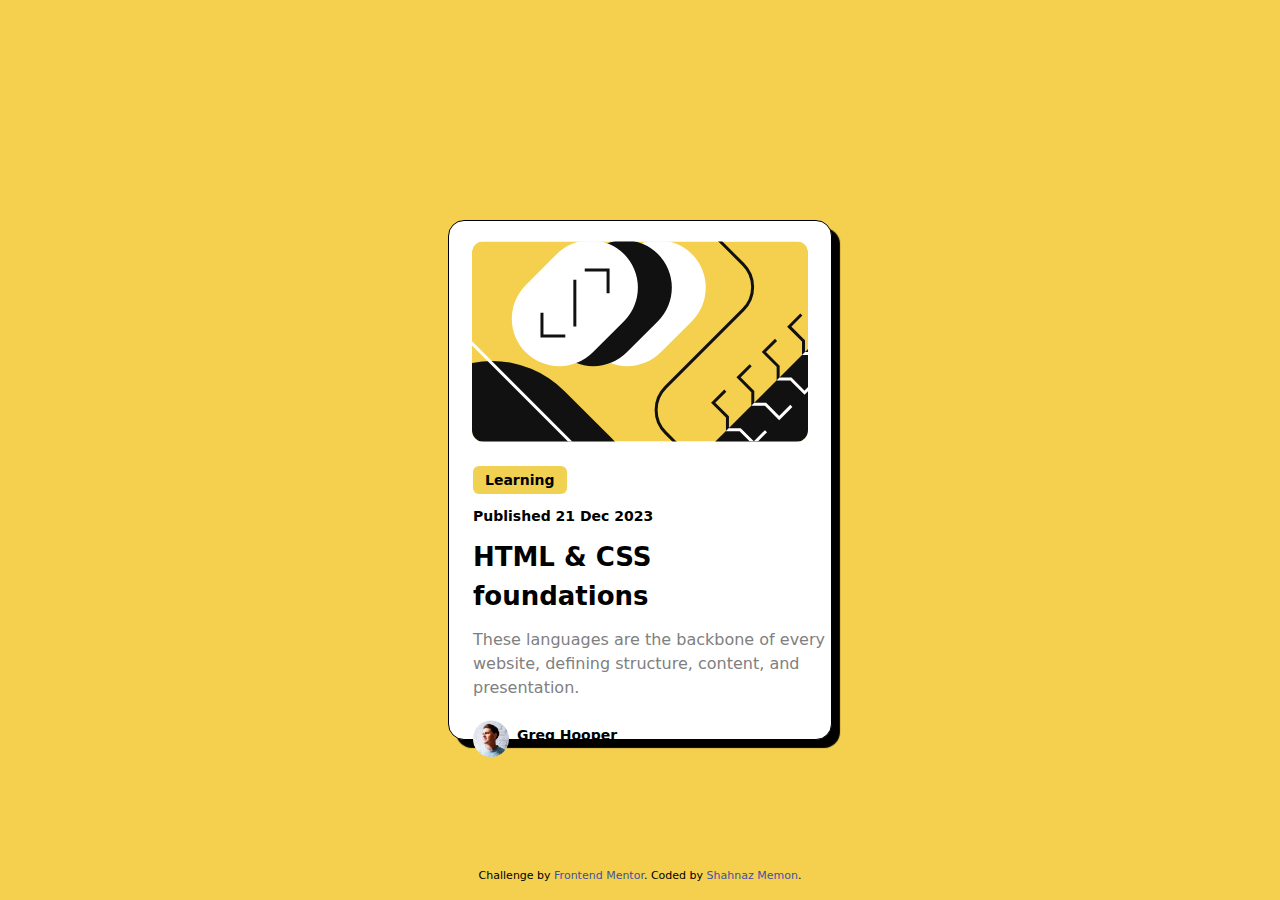
==== index.html @ fa7ecaaa "Add files via upload" ====
<!DOCTYPE html>
<html lang="en">
<head>
    <meta charset="UTF-8">
    <meta name="viewport" content="width=device-width, initial-scale=1.0"> 
    <link rel="icon" type="image/png" sizes="32x32" href="./assets/images/favicon-32x32.png">
    <title>Frontend Mentor | Blog preview card</title>
    <link rel="stylesheet" href="css/main.css">
    <style>
    .attribution { font-size: 11px; text-align: center; }
    .attribution a { color: hsl(228, 45%, 44%); }
    </style> 
</head>
<body class="bg-[#f5d04e]">
    <div class="w-96 h-[520px] bg-white flex mt-[220px] mx-auto rounded-2xl border-[1.7px] mb-32 border-black flex-col" style="box-shadow: 8px 8px 1px;">
        <div class="mx-auto mt-5 rounded-lg"><img src="assets/images/illustration-article.svg" alt="" class="rounded-xl"></div>
        <div> <button class="px-3 rounded-md mt-6 ml-6 text-sm py-1 font-extrabold bg-[#f1d152]">Learning</button> </div>
        <div class="ml-6 mt-3 font-semibold text-sm"> Published 21 Dec 2023 </div>
        <div class="ml-6 mt-3 font-bold text-[26px] hover:text-[#f1d152] hover:cursor-pointer"> HTML & CSS foundations</div>
        <div class="ml-6 mt-3 text-[#808080]"> These languages are the backbone of every website, defining structure, content, and presentation.
        </div>
        <div class="flex  mt-5 ">
            <img src="assets/images/image-avatar.webp" alt="" class="ml-6 w-9">
            <div class="ml-2 mt-[5px] text-sm font-extrabold">Greg Hooper</div>
        </div>
    </div>


<div class="attribution">
    Challenge by <a href="https://www.frontendmentor.io?ref=challenge" target="_blank">Frontend Mentor</a>. 
    Coded by <a href="#">Shahnaz Memon</a>.
</div>
</body>
</html>
---- css/main.css ----
/*
! tailwindcss v3.3.3 | MIT License | https://tailwindcss.com
*/

/*
1. Prevent padding and border from affecting element width. (https://github.com/mozdevs/cssremedy/issues/4)
2. Allow adding a border to an element by just adding a border-width. (https://github.com/tailwindcss/tailwindcss/pull/116)
*/

*,
::before,
::after {
  box-sizing: border-box;
  /* 1 */
  border-width: 0;
  /* 2 */
  border-style: solid;
  /* 2 */
  border-color: #e5e7eb;
  /* 2 */
}

::before,
::after {
  --tw-content: '';
}

/*
1. Use a consistent sensible line-height in all browsers.
2. Prevent adjustments of font size after orientation changes in iOS.
3. Use a more readable tab size.
4. Use the user's configured `sans` font-family by default.
5. Use the user's configured `sans` font-feature-settings by default.
6. Use the user's configured `sans` font-variation-settings by default.
*/

html {
  line-height: 1.5;
  /* 1 */
  -webkit-text-size-adjust: 100%;
  /* 2 */
  -moz-tab-size: 4;
  /* 3 */
  -o-tab-size: 4;
     tab-size: 4;
  /* 3 */
  font-family: ui-sans-serif, system-ui, -apple-system, BlinkMacSystemFont, "Segoe UI", Roboto, "Helvetica Neue", Arial, "Noto Sans", sans-serif, "Apple Color Emoji", "Segoe UI Emoji", "Segoe UI Symbol", "Noto Color Emoji";
  /* 4 */
  font-feature-settings: normal;
  /* 5 */
  font-variation-settings: normal;
  /* 6 */
}

/*
1. Remove the margin in all browsers.
2. Inherit line-height from `html` so users can set them as a class directly on the `html` element.
*/

body {
  margin: 0;
  /* 1 */
  line-height: inherit;
  /* 2 */
}

/*
1. Add the correct height in Firefox.
2. Correct the inheritance of border color in Firefox. (https://bugzilla.mozilla.org/show_bug.cgi?id=190655)
3. Ensure horizontal rules are visible by default.
*/

hr {
  height: 0;
  /* 1 */
  color: inherit;
  /* 2 */
  border-top-width: 1px;
  /* 3 */
}

/*
Add the correct text decoration in Chrome, Edge, and Safari.
*/

abbr:where([title]) {
  -webkit-text-decoration: underline dotted;
          text-decoration: underline dotted;
}

/*
Remove the default font size and weight for headings.
*/

h1,
h2,
h3,
h4,
h5,
h6 {
  font-size: inherit;
  font-weight: inherit;
}

/*
Reset links to optimize for opt-in styling instead of opt-out.
*/

a {
  color: inherit;
  text-decoration: inherit;
}

/*
Add the correct font weight in Edge and Safari.
*/

b,
strong {
  font-weight: bolder;
}

/*
1. Use the user's configured `mono` font family by default.
2. Correct the odd `em` font sizing in all browsers.
*/

code,
kbd,
samp,
pre {
  font-family: ui-monospace, SFMono-Regular, Menlo, Monaco, Consolas, "Liberation Mono", "Courier New", monospace;
  /* 1 */
  font-size: 1em;
  /* 2 */
}

/*
Add the correct font size in all browsers.
*/

small {
  font-size: 80%;
}

/*
Prevent `sub` and `sup` elements from affecting the line height in all browsers.
*/

sub,
sup {
  font-size: 75%;
  line-height: 0;
  position: relative;
  vertical-align: baseline;
}

sub {
  bottom: -0.25em;
}

sup {
  top: -0.5em;
}

/*
1. Remove text indentation from table contents in Chrome and Safari. (https://bugs.chromium.org/p/chromium/issues/detail?id=999088, https://bugs.webkit.org/show_bug.cgi?id=201297)
2. Correct table border color inheritance in all Chrome and Safari. (https://bugs.chromium.org/p/chromium/issues/detail?id=935729, https://bugs.webkit.org/show_bug.cgi?id=195016)
3. Remove gaps between table borders by default.
*/

table {
  text-indent: 0;
  /* 1 */
  border-color: inherit;
  /* 2 */
  border-collapse: collapse;
  /* 3 */
}

/*
1. Change the font styles in all browsers.
2. Remove the margin in Firefox and Safari.
3. Remove default padding in all browsers.
*/

button,
input,
optgroup,
select,
textarea {
  font-family: inherit;
  /* 1 */
  font-feature-settings: inherit;
  /* 1 */
  font-variation-settings: inherit;
  /* 1 */
  font-size: 100%;
  /* 1 */
  font-weight: inherit;
  /* 1 */
  line-height: inherit;
  /* 1 */
  color: inherit;
  /* 1 */
  margin: 0;
  /* 2 */
  padding: 0;
  /* 3 */
}

/*
Remove the inheritance of text transform in Edge and Firefox.
*/

button,
select {
  text-transform: none;
}

/*
1. Correct the inability to style clickable types in iOS and Safari.
2. Remove default button styles.
*/

button,
[type='button'],
[type='reset'],
[type='submit'] {
  -webkit-appearance: button;
  /* 1 */
  background-color: transparent;
  /* 2 */
  background-image: none;
  /* 2 */
}

/*
Use the modern Firefox focus style for all focusable elements.
*/

:-moz-focusring {
  outline: auto;
}

/*
Remove the additional `:invalid` styles in Firefox. (https://github.com/mozilla/gecko-dev/blob/2f9eacd9d3d995c937b4251a5557d95d494c9be1/layout/style/res/forms.css#L728-L737)
*/

:-moz-ui-invalid {
  box-shadow: none;
}

/*
Add the correct vertical alignment in Chrome and Firefox.
*/

progress {
  vertical-align: baseline;
}

/*
Correct the cursor style of increment and decrement buttons in Safari.
*/

::-webkit-inner-spin-button,
::-webkit-outer-spin-button {
  height: auto;
}

/*
1. Correct the odd appearance in Chrome and Safari.
2. Correct the outline style in Safari.
*/

[type='search'] {
  -webkit-appearance: textfield;
  /* 1 */
  outline-offset: -2px;
  /* 2 */
}

/*
Remove the inner padding in Chrome and Safari on macOS.
*/

::-webkit-search-decoration {
  -webkit-appearance: none;
}

/*
1. Correct the inability to style clickable types in iOS and Safari.
2. Change font properties to `inherit` in Safari.
*/

::-webkit-file-upload-button {
  -webkit-appearance: button;
  /* 1 */
  font: inherit;
  /* 2 */
}

/*
Add the correct display in Chrome and Safari.
*/

summary {
  display: list-item;
}

/*
Removes the default spacing and border for appropriate elements.
*/

blockquote,
dl,
dd,
h1,
h2,
h3,
h4,
h5,
h6,
hr,
figure,
p,
pre {
  margin: 0;
}

fieldset {
  margin: 0;
  padding: 0;
}

legend {
  padding: 0;
}

ol,
ul,
menu {
  list-style: none;
  margin: 0;
  padding: 0;
}

/*
Reset default styling for dialogs.
*/

dialog {
  padding: 0;
}

/*
Prevent resizing textareas horizontally by default.
*/

textarea {
  resize: vertical;
}

/*
1. Reset the default placeholder opacity in Firefox. (https://github.com/tailwindlabs/tailwindcss/issues/3300)
2. Set the default placeholder color to the user's configured gray 400 color.
*/

input::-moz-placeholder, textarea::-moz-placeholder {
  opacity: 1;
  /* 1 */
  color: #9ca3af;
  /* 2 */
}

input::placeholder,
textarea::placeholder {
  opacity: 1;
  /* 1 */
  color: #9ca3af;
  /* 2 */
}

/*
Set the default cursor for buttons.
*/

button,
[role="button"] {
  cursor: pointer;
}

/*
Make sure disabled buttons don't get the pointer cursor.
*/

:disabled {
  cursor: default;
}

/*
1. Make replaced elements `display: block` by default. (https://github.com/mozdevs/cssremedy/issues/14)
2. Add `vertical-align: middle` to align replaced elements more sensibly by default. (https://github.com/jensimmons/cssremedy/issues/14#issuecomment-634934210)
   This can trigger a poorly considered lint error in some tools but is included by design.
*/

img,
svg,
video,
canvas,
audio,
iframe,
embed,
object {
  display: block;
  /* 1 */
  vertical-align: middle;
  /* 2 */
}

/*
Constrain images and videos to the parent width and preserve their intrinsic aspect ratio. (https://github.com/mozdevs/cssremedy/issues/14)
*/

img,
video {
  max-width: 100%;
  height: auto;
}

/* Make elements with the HTML hidden attribute stay hidden by default */

[hidden] {
  display: none;
}

*, ::before, ::after {
  --tw-border-spacing-x: 0;
  --tw-border-spacing-y: 0;
  --tw-translate-x: 0;
  --tw-translate-y: 0;
  --tw-rotate: 0;
  --tw-skew-x: 0;
  --tw-skew-y: 0;
  --tw-scale-x: 1;
  --tw-scale-y: 1;
  --tw-pan-x:  ;
  --tw-pan-y:  ;
  --tw-pinch-zoom:  ;
  --tw-scroll-snap-strictness: proximity;
  --tw-gradient-from-position:  ;
  --tw-gradient-via-position:  ;
  --tw-gradient-to-position:  ;
  --tw-ordinal:  ;
  --tw-slashed-zero:  ;
  --tw-numeric-figure:  ;
  --tw-numeric-spacing:  ;
  --tw-numeric-fraction:  ;
  --tw-ring-inset:  ;
  --tw-ring-offset-width: 0px;
  --tw-ring-offset-color: #fff;
  --tw-ring-color: rgb(59 130 246 / 0.5);
  --tw-ring-offset-shadow: 0 0 #0000;
  --tw-ring-shadow: 0 0 #0000;
  --tw-shadow: 0 0 #0000;
  --tw-shadow-colored: 0 0 #0000;
  --tw-blur:  ;
  --tw-brightness:  ;
  --tw-contrast:  ;
  --tw-grayscale:  ;
  --tw-hue-rotate:  ;
  --tw-invert:  ;
  --tw-saturate:  ;
  --tw-sepia:  ;
  --tw-drop-shadow:  ;
  --tw-backdrop-blur:  ;
  --tw-backdrop-brightness:  ;
  --tw-backdrop-contrast:  ;
  --tw-backdrop-grayscale:  ;
  --tw-backdrop-hue-rotate:  ;
  --tw-backdrop-invert:  ;
  --tw-backdrop-opacity:  ;
  --tw-backdrop-saturate:  ;
  --tw-backdrop-sepia:  ;
}

::backdrop {
  --tw-border-spacing-x: 0;
  --tw-border-spacing-y: 0;
  --tw-translate-x: 0;
  --tw-translate-y: 0;
  --tw-rotate: 0;
  --tw-skew-x: 0;
  --tw-skew-y: 0;
  --tw-scale-x: 1;
  --tw-scale-y: 1;
  --tw-pan-x:  ;
  --tw-pan-y:  ;
  --tw-pinch-zoom:  ;
  --tw-scroll-snap-strictness: proximity;
  --tw-gradient-from-position:  ;
  --tw-gradient-via-position:  ;
  --tw-gradient-to-position:  ;
  --tw-ordinal:  ;
  --tw-slashed-zero:  ;
  --tw-numeric-figure:  ;
  --tw-numeric-spacing:  ;
  --tw-numeric-fraction:  ;
  --tw-ring-inset:  ;
  --tw-ring-offset-width: 0px;
  --tw-ring-offset-color: #fff;
  --tw-ring-color: rgb(59 130 246 / 0.5);
  --tw-ring-offset-shadow: 0 0 #0000;
  --tw-ring-shadow: 0 0 #0000;
  --tw-shadow: 0 0 #0000;
  --tw-shadow-colored: 0 0 #0000;
  --tw-blur:  ;
  --tw-brightness:  ;
  --tw-contrast:  ;
  --tw-grayscale:  ;
  --tw-hue-rotate:  ;
  --tw-invert:  ;
  --tw-saturate:  ;
  --tw-sepia:  ;
  --tw-drop-shadow:  ;
  --tw-backdrop-blur:  ;
  --tw-backdrop-brightness:  ;
  --tw-backdrop-contrast:  ;
  --tw-backdrop-grayscale:  ;
  --tw-backdrop-hue-rotate:  ;
  --tw-backdrop-invert:  ;
  --tw-backdrop-opacity:  ;
  --tw-backdrop-saturate:  ;
  --tw-backdrop-sepia:  ;
}

.mx-auto {
  margin-left: auto;
  margin-right: auto;
}

.mt-10 {
  margin-top: 2.5rem;
}

.mt-40 {
  margin-top: 10rem;
}

.mt-52 {
  margin-top: 13rem;
}

.mt-56 {
  margin-top: 14rem;
}

.mt-\[230px\] {
  margin-top: 230px;
}

.mt-\[220px\] {
  margin-top: 220px;
}

.mt-2 {
  margin-top: 0.5rem;
}

.mt-4 {
  margin-top: 1rem;
}

.mt-5 {
  margin-top: 1.25rem;
}

.ml-3 {
  margin-left: 0.75rem;
}

.ml-4 {
  margin-left: 1rem;
}

.ml-5 {
  margin-left: 1.25rem;
}

.ml-6 {
  margin-left: 1.5rem;
}

.mt-3 {
  margin-top: 0.75rem;
}

.mt-6 {
  margin-top: 1.5rem;
}

.mb-10 {
  margin-bottom: 2.5rem;
}

.mb-20 {
  margin-bottom: 5rem;
}

.mb-40 {
  margin-bottom: 10rem;
}

.ml-2 {
  margin-left: 0.5rem;
}

.mt-1 {
  margin-top: 0.25rem;
}

.mt-\[5px\] {
  margin-top: 5px;
}

.mb-32 {
  margin-bottom: 8rem;
}

.flex {
  display: flex;
}

.h-96 {
  height: 24rem;
}

.h-\[450px\] {
  height: 450px;
}

.h-\[500px\] {
  height: 500px;
}

.h-\[550px\] {
  height: 550px;
}

.h-\[520px\] {
  height: 520px;
}

.w-96 {
  width: 24rem;
}

.w-3 {
  width: 0.75rem;
}

.w-9 {
  width: 2.25rem;
}

.flex-col {
  flex-direction: column;
}

.justify-center {
  justify-content: center;
}

.rounded-2xl {
  border-radius: 1rem;
}

.rounded-xl {
  border-radius: 0.75rem;
}

.rounded-md {
  border-radius: 0.375rem;
}

.rounded-sm {
  border-radius: 0.125rem;
}

.rounded-lg {
  border-radius: 0.5rem;
}

.border-2 {
  border-width: 2px;
}

.border-\[1px\] {
  border-width: 1px;
}

.border-\[2px\] {
  border-width: 2px;
}

.border-\[1\.5px\] {
  border-width: 1.5px;
}

.border-\[1\.7px\] {
  border-width: 1.7px;
}

.border-black {
  --tw-border-opacity: 1;
  border-color: rgb(0 0 0 / var(--tw-border-opacity));
}

.bg-\[\#f5d04e\] {
  --tw-bg-opacity: 1;
  background-color: rgb(245 208 78 / var(--tw-bg-opacity));
}

.bg-white {
  --tw-bg-opacity: 1;
  background-color: rgb(255 255 255 / var(--tw-bg-opacity));
}

.bg-\[\#f1d152\] {
  --tw-bg-opacity: 1;
  background-color: rgb(241 209 82 / var(--tw-bg-opacity));
}

.p-5 {
  padding: 1.25rem;
}

.px-5 {
  padding-left: 1.25rem;
  padding-right: 1.25rem;
}

.py-2 {
  padding-top: 0.5rem;
  padding-bottom: 0.5rem;
}

.px-4 {
  padding-left: 1rem;
  padding-right: 1rem;
}

.py-1 {
  padding-top: 0.25rem;
  padding-bottom: 0.25rem;
}

.px-3 {
  padding-left: 0.75rem;
  padding-right: 0.75rem;
}

.px-2 {
  padding-left: 0.5rem;
  padding-right: 0.5rem;
}

.text-sm {
  font-size: 0.875rem;
  line-height: 1.25rem;
}

.text-lg {
  font-size: 1.125rem;
  line-height: 1.75rem;
}

.text-2xl {
  font-size: 1.5rem;
  line-height: 2rem;
}

.text-3xl {
  font-size: 1.875rem;
  line-height: 2.25rem;
}

.text-\[26px\] {
  font-size: 26px;
}

.font-bold {
  font-weight: 700;
}

.font-semibold {
  font-weight: 600;
}

.font-extrabold {
  font-weight: 800;
}

.text-\[\#f1d152\] {
  --tw-text-opacity: 1;
  color: rgb(241 209 82 / var(--tw-text-opacity));
}

.text-\[\#808080\] {
  --tw-text-opacity: 1;
  color: rgb(128 128 128 / var(--tw-text-opacity));
}

.shadow-2xl {
  --tw-shadow: 0 25px 50px -12px rgb(0 0 0 / 0.25);
  --tw-shadow-colored: 0 25px 50px -12px var(--tw-shadow-color);
  box-shadow: var(--tw-ring-offset-shadow, 0 0 #0000), var(--tw-ring-shadow, 0 0 #0000), var(--tw-shadow);
}

.hover\:cursor-pointer:hover {
  cursor: pointer;
}

.hover\:text-\[\#f1d152\]:hover {
  --tw-text-opacity: 1;
  color: rgb(241 209 82 / var(--tw-text-opacity));
}
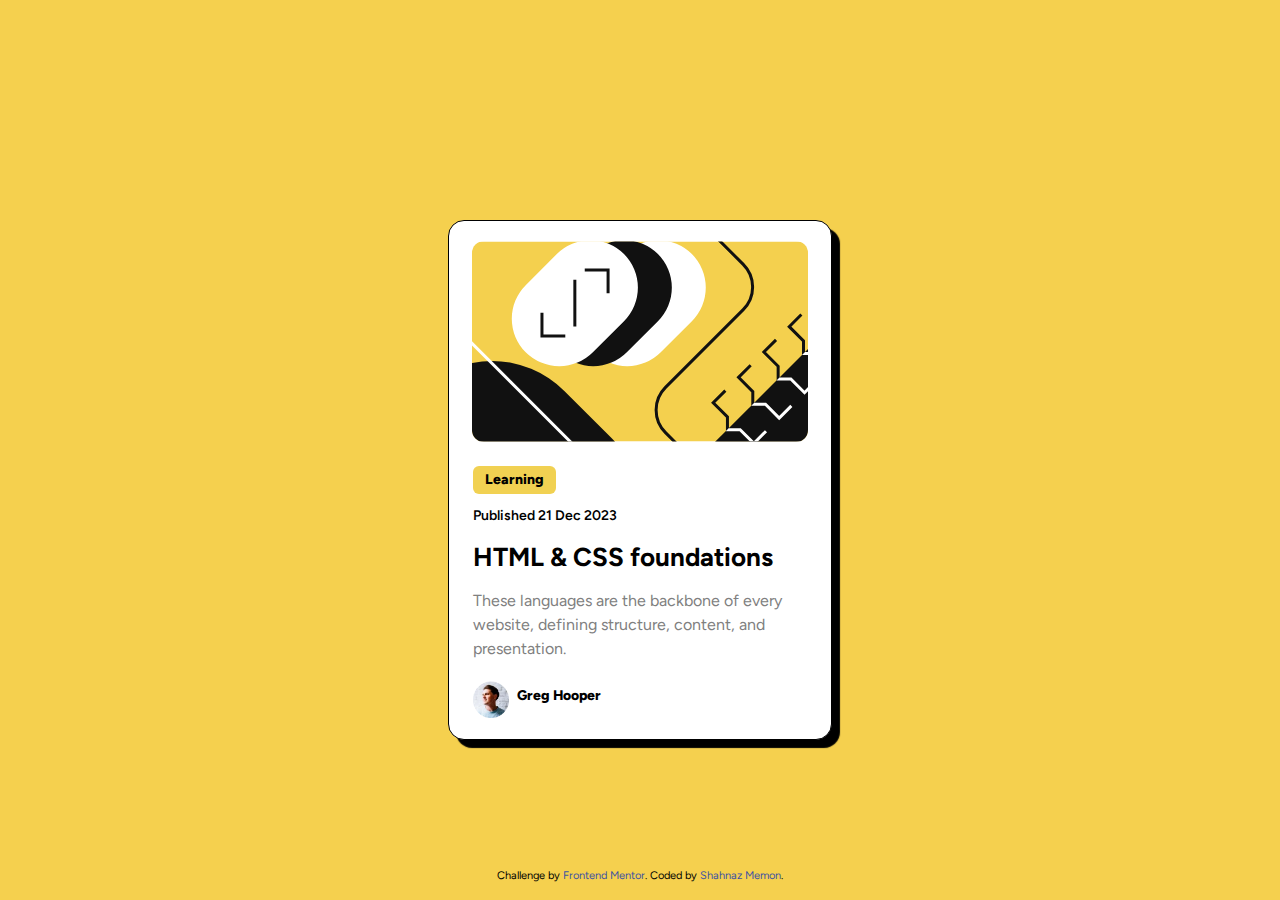
==== commit ebfa71bc: "All files of Challenge 7 Added" ====
--- a/index.html
+++ b/index.html
@@ -5,13 +5,17 @@
     <meta name="viewport" content="width=device-width, initial-scale=1.0"> 
     <link rel="icon" type="image/png" sizes="32x32" href="./assets/images/favicon-32x32.png">
     <title>Frontend Mentor | Blog preview card</title>
+    <link rel="preconnect" href="https://fonts.googleapis.com">
+    <link rel="preconnect" href="https://fonts.gstatic.com" crossorigin>
+    <link href="https://fonts.googleapis.com/css2?family=Figtree:ital,wght@0,300..900;1,300..900&family=Inter:wght@400;600;700&display=swap" rel="stylesheet">
+
     <link rel="stylesheet" href="css/main.css">
     <style>
     .attribution { font-size: 11px; text-align: center; }
     .attribution a { color: hsl(228, 45%, 44%); }
     </style> 
 </head>
-<body class="bg-[#f5d04e]">
+<body class="bg-[#f5d04e]" style="font-family: Figtree, sans-serif;">
     <div class="w-96 h-[520px] bg-white flex mt-[220px] mx-auto rounded-2xl border-[1.7px] mb-32 border-black flex-col" style="box-shadow: 8px 8px 1px;">
         <div class="mx-auto mt-5 rounded-lg"><img src="assets/images/illustration-article.svg" alt="" class="rounded-xl"></div>
         <div> <button class="px-3 rounded-md mt-6 ml-6 text-sm py-1 font-extrabold bg-[#f1d152]">Learning</button> </div>
